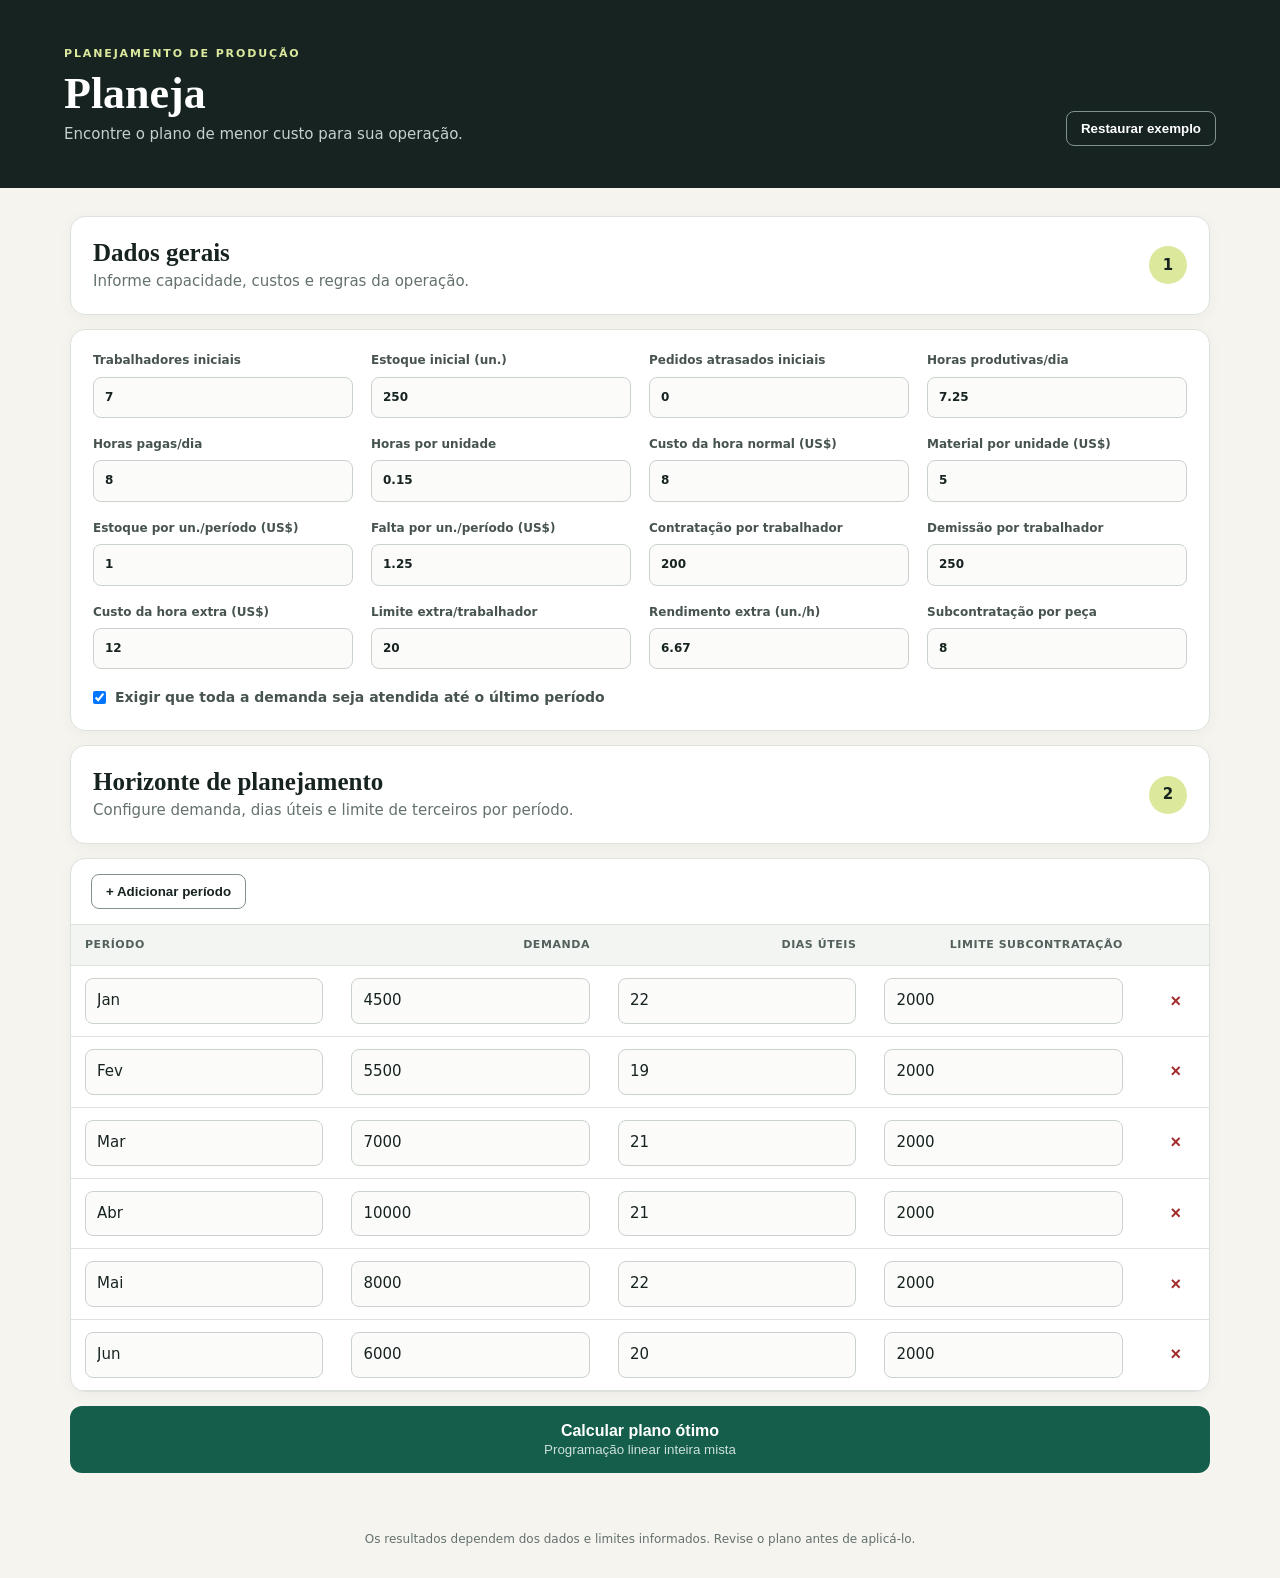
==== static/index.html @ d8e8b689 "Create aggregate planning optimizer" ====
<!doctype html>
<html lang="pt-BR">
<head>
  <meta charset="utf-8">
  <meta name="viewport" content="width=device-width,initial-scale=1">
  <title>Planeja — Planejamento agregado</title>
  <link rel="stylesheet" href="style.css">
</head>
<body>
  <header><div><span class="eyebrow">PLANEJAMENTO DE PRODUÇÃO</span><h1>Planeja</h1><p>Encontre o plano de menor custo para sua operação.</p></div><button id="example" class="ghost">Restaurar exemplo</button></header>
  <main>
    <section class="card intro"><div><h2>Dados gerais</h2><p>Informe capacidade, custos e regras da operação.</p></div><span class="step">1</span></section>
    <form id="planner">
      <section class="card grid fields">
        <label>Trabalhadores iniciais<input name="initial_workers" type="number" min="0" step="1"></label>
        <label>Estoque inicial (un.)<input name="initial_inventory" type="number" min="0" step="any"></label>
        <label>Pedidos atrasados iniciais<input name="initial_backlog" type="number" min="0" step="any"></label>
        <label>Horas produtivas/dia<input name="productive_hours_day" type="number" min="0" step="any"></label>
        <label>Horas pagas/dia<input name="paid_hours_day" type="number" min="0" step="any"></label>
        <label>Horas por unidade<input name="hours_per_unit" type="number" min="0" step="any"></label>
        <label>Custo da hora normal (US$)<input name="regular_hour_cost" type="number" min="0" step="any"></label>
        <label>Material por unidade (US$)<input name="material_unit_cost" type="number" min="0" step="any"></label>
        <label>Estoque por un./período (US$)<input name="holding_unit_cost" type="number" min="0" step="any"></label>
        <label>Falta por un./período (US$)<input name="backlog_unit_cost" type="number" min="0" step="any"></label>
        <label>Contratação por trabalhador<input name="hire_cost" type="number" min="0" step="any"></label>
        <label>Demissão por trabalhador<input name="fire_cost" type="number" min="0" step="any"></label>
        <label>Custo da hora extra (US$)<input name="overtime_hour_cost" type="number" min="0" step="any"></label>
        <label>Limite extra/trabalhador<input name="overtime_limit_worker" type="number" min="0" step="any"></label>
        <label>Rendimento extra (un./h)<input name="overtime_units_hour" type="number" min="0" step="any"></label>
        <label>Subcontratação por peça<input name="subcontract_unit_cost" type="number" min="0" step="any"></label>
        <label class="check"><input name="require_final_service" type="checkbox"> Exigir que toda a demanda seja atendida até o último período</label>
      </section>

      <section class="card intro"><div><h2>Horizonte de planejamento</h2><p>Configure demanda, dias úteis e limite de terceiros por período.</p></div><span class="step">2</span></section>
      <section class="card table-card"><div class="table-actions"><button type="button" id="add" class="ghost">+ Adicionar período</button></div><div class="scroll"><table><thead><tr><th>Período</th><th>Demanda</th><th>Dias úteis</th><th>Limite subcontratação</th><th></th></tr></thead><tbody id="months"></tbody></table></div></section>
      <button class="primary" type="submit"><span>Calcular plano ótimo</span><small>Programação linear inteira mista</small></button>
    </form>

    <section id="results" hidden>
      <section class="card intro"><div><h2>Plano otimizado</h2><p id="result-message"></p></div><span class="step ok">✓</span></section>
      <div id="summary" class="summary"></div>
      <section class="card table-card"><div class="scroll"><table><thead><tr><th>Período</th><th>Equipe</th><th>Contr.</th><th>Dem.</th><th>Produção normal</th><th>Horas extras</th><th>Prod. extra</th><th>Terceiros</th><th>Estoque</th><th>Falta</th><th>Custo</th></tr></thead><tbody id="plan"></tbody></table></div></section>
      <section class="card"><h2>Composição dos custos</h2><div id="costs" class="costs"></div></section>
    </section>
    <div id="error" class="error" hidden></div>
  </main>
  <footer>Os resultados dependem dos dados e limites informados. Revise o plano antes de aplicá-lo.</footer>
  <script src="app.js"></script>
</body>
</html>
---- static/style.css ----
:root{--ink:#172321;--muted:#64716e;--paper:#f5f4ef;--card:#fff;--green:#155e4b;--lime:#dce99d;--line:#dde2dd;--red:#a42b2b}*{box-sizing:border-box}body{margin:0;background:var(--paper);color:var(--ink);font:15px/1.45 system-ui,-apple-system,Segoe UI,sans-serif}header{background:var(--ink);color:#fff;padding:42px max(5vw,24px);display:flex;align-items:end;justify-content:space-between}header h1{font:700 44px/1 Georgia,serif;margin:8px 0}header p{margin:0;color:#c5d0cd}.eyebrow{color:var(--lime);font-size:11px;letter-spacing:.17em;font-weight:700}main{max-width:1180px;margin:28px auto;padding:0 20px}.card{background:var(--card);border:1px solid var(--line);border-radius:15px;padding:22px;margin:14px 0;box-shadow:0 3px 15px #25332d0a}.intro{display:flex;justify-content:space-between;align-items:center}.intro h2,.card h2{font:700 25px Georgia,serif;margin:0 0 4px}.intro p{margin:0;color:var(--muted)}.step{background:var(--lime);border-radius:50%;display:grid;place-items:center;width:38px;height:38px;font-weight:800}.step.ok{background:var(--green);color:#fff}.grid{display:grid;grid-template-columns:repeat(4,1fr);gap:18px}label{font-size:12px;font-weight:700;color:#46534f}input{display:block;width:100%;margin-top:7px;padding:11px;border:1px solid #cad2cd;border-radius:8px;color:var(--ink);background:#fbfcfa;font:inherit}input:focus{outline:2px solid #8aa896;border-color:transparent}.check{grid-column:1/-1;display:flex;align-items:center;font-size:14px}.check input{width:auto;margin:0 9px 0 0}.table-card{padding:0;overflow:hidden}.table-actions{padding:15px 20px;border-bottom:1px solid var(--line)}.scroll{overflow:auto}table{border-collapse:collapse;width:100%;white-space:nowrap}th,td{padding:12px 14px;border-bottom:1px solid var(--line);text-align:right}th:first-child,td:first-child{text-align:left}th{background:#f2f5f1;color:#53605d;font-size:11px;text-transform:uppercase;letter-spacing:.05em}td input{margin:0;min-width:110px}.ghost,.remove{border:1px solid #81918c;background:transparent;color:inherit;border-radius:8px;padding:9px 14px;font-weight:700;cursor:pointer}.remove{color:var(--red);border:0;font-size:18px}.primary{width:100%;border:0;border-radius:12px;background:var(--green);color:white;padding:16px;cursor:pointer;font-weight:800;font-size:16px}.primary small{display:block;font-weight:400;color:#cde0da;margin-top:2px}.primary:disabled{opacity:.6}.summary{display:grid;grid-template-columns:repeat(4,1fr);gap:12px}.metric{background:var(--ink);color:white;padding:18px;border-radius:12px}.metric span{display:block;color:#aebdb9;font-size:12px}.metric strong{display:block;font:700 24px Georgia,serif;margin-top:5px}.costs{display:grid;grid-template-columns:repeat(4,1fr);gap:12px}.cost{padding:12px;background:#f3f5f1;border-radius:9px}.cost span{color:var(--muted);font-size:12px}.cost strong{display:block;margin-top:3px}.error{position:fixed;bottom:20px;left:50%;transform:translateX(-50%);max-width:700px;background:#8d2424;color:white;padding:15px 20px;border-radius:10px;box-shadow:0 5px 25px #0003}footer{text-align:center;padding:30px;color:var(--muted);font-size:12px}@media(max-width:850px){.grid{grid-template-columns:repeat(2,1fr)}.summary,.costs{grid-template-columns:repeat(2,1fr)}}@media(max-width:520px){header{align-items:start;gap:20px;flex-direction:column}.grid{grid-template-columns:1fr}.summary,.costs{grid-template-columns:1fr}}
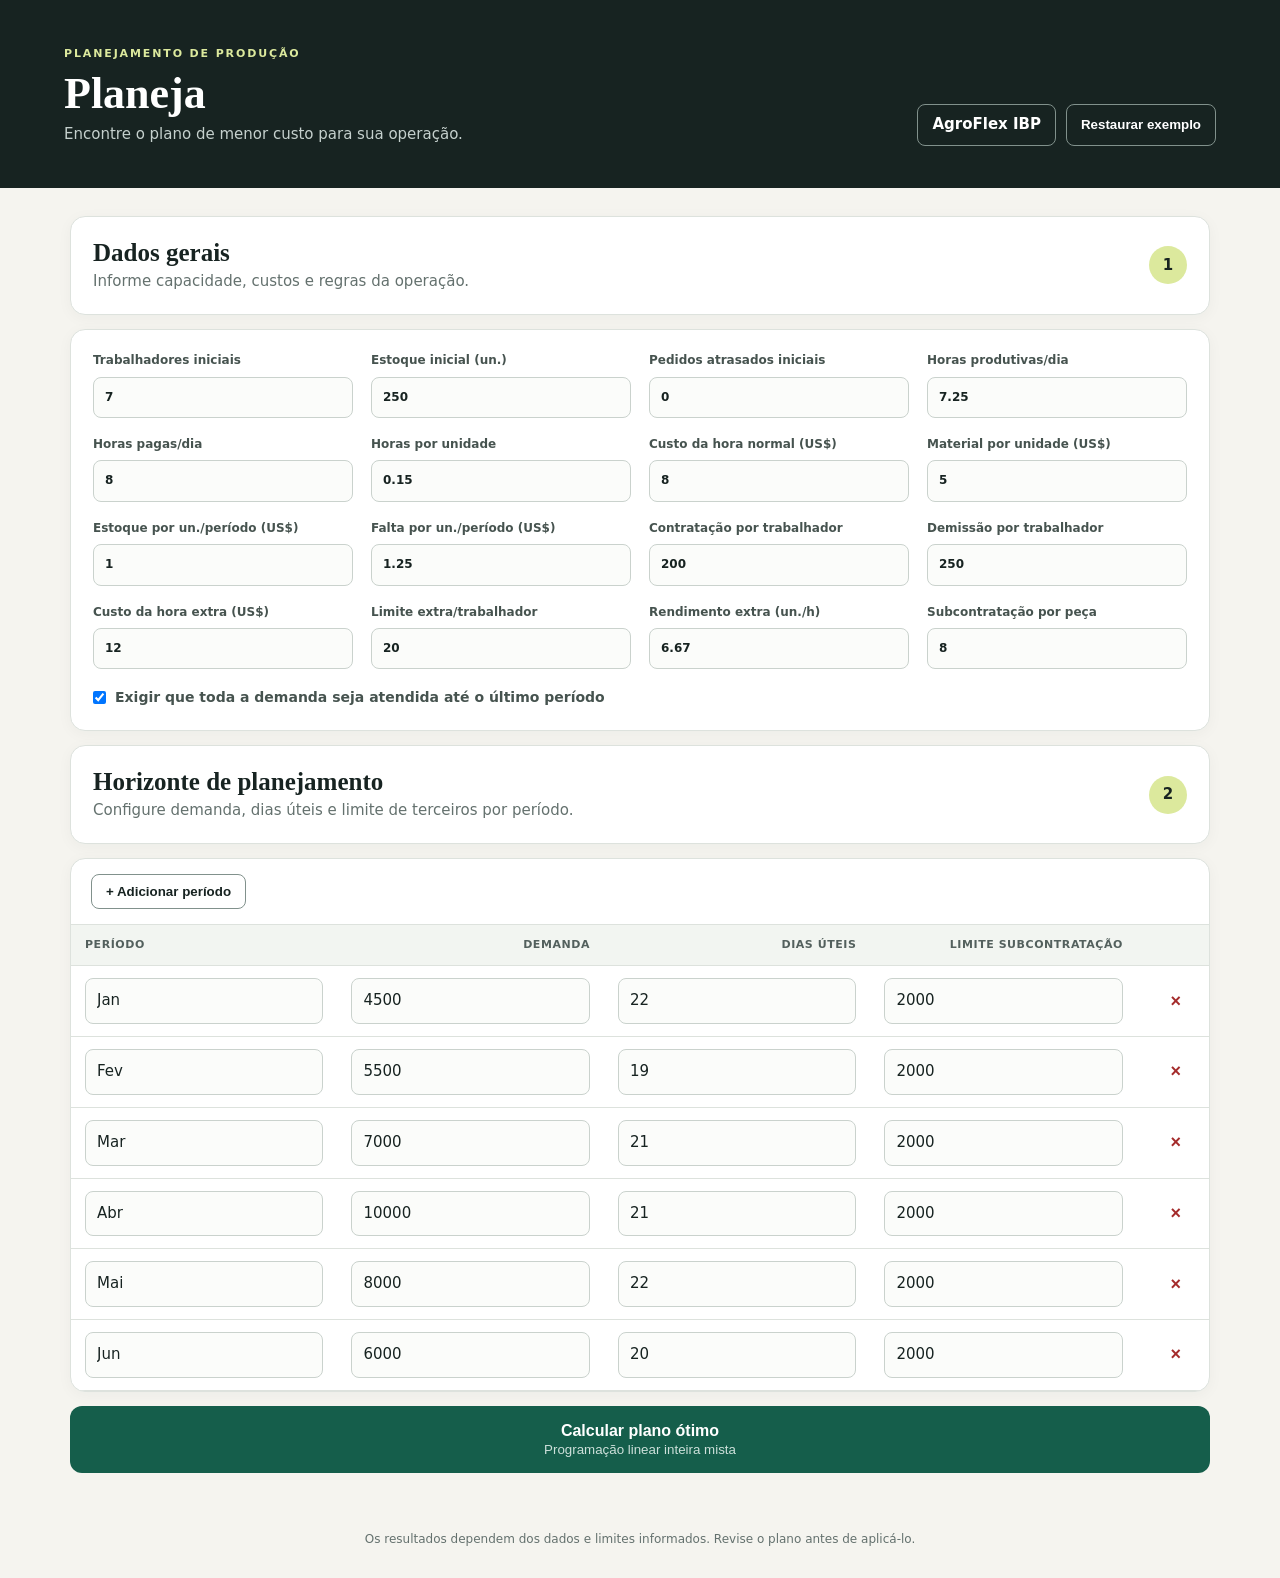
==== commit b189e28b: "Add AgroFlex IBP scenario planner" ====
--- a/static/index.html
+++ b/static/index.html
@@ -4,10 +4,10 @@
   <meta charset="utf-8">
   <meta name="viewport" content="width=device-width,initial-scale=1">
   <title>Planeja — Planejamento agregado</title>
-  <link rel="stylesheet" href="style.css">
+  <link rel="stylesheet" href="style.css?v=3">
 </head>
 <body>
-  <header><div><span class="eyebrow">PLANEJAMENTO DE PRODUÇÃO</span><h1>Planeja</h1><p>Encontre o plano de menor custo para sua operação.</p></div><button id="example" class="ghost">Restaurar exemplo</button></header>
+  <header><div><span class="eyebrow">PLANEJAMENTO DE PRODUÇÃO</span><h1>Planeja</h1><p>Encontre o plano de menor custo para sua operação.</p></div><div class="header-actions"><a class="ghost nav-link" href="ibp.html">AgroFlex IBP</a><button id="example" class="ghost">Restaurar exemplo</button></div></header>
   <main>
     <section class="card intro"><div><h2>Dados gerais</h2><p>Informe capacidade, custos e regras da operação.</p></div><span class="step">1</span></section>
     <form id="planner">
@@ -40,12 +40,16 @@
       <section class="card intro"><div><h2>Plano otimizado</h2><p id="result-message"></p></div><span class="step ok">✓</span></section>
       <div id="summary" class="summary"></div>
       <section class="card table-card"><div class="scroll"><table><thead><tr><th>Período</th><th>Equipe</th><th>Contr.</th><th>Dem.</th><th>Produção normal</th><th>Horas extras</th><th>Prod. extra</th><th>Terceiros</th><th>Estoque</th><th>Falta</th><th>Custo</th></tr></thead><tbody id="plan"></tbody></table></div></section>
+      <div class="charts">
+        <section class="card chart-card"><h2>Custos mensais</h2><p>Custo total de cada período</p><div id="cost-chart" class="chart"></div></section>
+        <section class="card chart-card"><h2>Estoque mês a mês</h2><p>Quantidade disponível ao final de cada período</p><div id="inventory-chart" class="chart"></div></section>
+      </div>
       <section class="card"><h2>Composição dos custos</h2><div id="costs" class="costs"></div></section>
     </section>
     <div id="error" class="error" hidden></div>
   </main>
   <footer>Os resultados dependem dos dados e limites informados. Revise o plano antes de aplicá-lo.</footer>
-  <script src="app.js"></script>
+  <script src="app.js?v=3"></script>
 </body>
 </html>
 
--- a/static/style.css
+++ b/static/style.css
@@ -1,2 +1,4 @@
 :root{--ink:#172321;--muted:#64716e;--paper:#f5f4ef;--card:#fff;--green:#155e4b;--lime:#dce99d;--line:#dde2dd;--red:#a42b2b}*{box-sizing:border-box}body{margin:0;background:var(--paper);color:var(--ink);font:15px/1.45 system-ui,-apple-system,Segoe UI,sans-serif}header{background:var(--ink);color:#fff;padding:42px max(5vw,24px);display:flex;align-items:end;justify-content:space-between}header h1{font:700 44px/1 Georgia,serif;margin:8px 0}header p{margin:0;color:#c5d0cd}.eyebrow{color:var(--lime);font-size:11px;letter-spacing:.17em;font-weight:700}main{max-width:1180px;margin:28px auto;padding:0 20px}.card{background:var(--card);border:1px solid var(--line);border-radius:15px;padding:22px;margin:14px 0;box-shadow:0 3px 15px #25332d0a}.intro{display:flex;justify-content:space-between;align-items:center}.intro h2,.card h2{font:700 25px Georgia,serif;margin:0 0 4px}.intro p{margin:0;color:var(--muted)}.step{background:var(--lime);border-radius:50%;display:grid;place-items:center;width:38px;height:38px;font-weight:800}.step.ok{background:var(--green);color:#fff}.grid{display:grid;grid-template-columns:repeat(4,1fr);gap:18px}label{font-size:12px;font-weight:700;color:#46534f}input{display:block;width:100%;margin-top:7px;padding:11px;border:1px solid #cad2cd;border-radius:8px;color:var(--ink);background:#fbfcfa;font:inherit}input:focus{outline:2px solid #8aa896;border-color:transparent}.check{grid-column:1/-1;display:flex;align-items:center;font-size:14px}.check input{width:auto;margin:0 9px 0 0}.table-card{padding:0;overflow:hidden}.table-actions{padding:15px 20px;border-bottom:1px solid var(--line)}.scroll{overflow:auto}table{border-collapse:collapse;width:100%;white-space:nowrap}th,td{padding:12px 14px;border-bottom:1px solid var(--line);text-align:right}th:first-child,td:first-child{text-align:left}th{background:#f2f5f1;color:#53605d;font-size:11px;text-transform:uppercase;letter-spacing:.05em}td input{margin:0;min-width:110px}.ghost,.remove{border:1px solid #81918c;background:transparent;color:inherit;border-radius:8px;padding:9px 14px;font-weight:700;cursor:pointer}.remove{color:var(--red);border:0;font-size:18px}.primary{width:100%;border:0;border-radius:12px;background:var(--green);color:white;padding:16px;cursor:pointer;font-weight:800;font-size:16px}.primary small{display:block;font-weight:400;color:#cde0da;margin-top:2px}.primary:disabled{opacity:.6}.summary{display:grid;grid-template-columns:repeat(4,1fr);gap:12px}.metric{background:var(--ink);color:white;padding:18px;border-radius:12px}.metric span{display:block;color:#aebdb9;font-size:12px}.metric strong{display:block;font:700 24px Georgia,serif;margin-top:5px}.costs{display:grid;grid-template-columns:repeat(4,1fr);gap:12px}.cost{padding:12px;background:#f3f5f1;border-radius:9px}.cost span{color:var(--muted);font-size:12px}.cost strong{display:block;margin-top:3px}.error{position:fixed;bottom:20px;left:50%;transform:translateX(-50%);max-width:700px;background:#8d2424;color:white;padding:15px 20px;border-radius:10px;box-shadow:0 5px 25px #0003}footer{text-align:center;padding:30px;color:var(--muted);font-size:12px}@media(max-width:850px){.grid{grid-template-columns:repeat(2,1fr)}.summary,.costs{grid-template-columns:repeat(2,1fr)}}@media(max-width:520px){header{align-items:start;gap:20px;flex-direction:column}.grid{grid-template-columns:1fr}.summary,.costs{grid-template-columns:1fr}}
+.charts{display:grid;grid-template-columns:1fr 1fr;gap:14px}.chart-card{min-width:0}.chart-card h2{margin-bottom:2px}.chart-card>p{margin:0 0 18px;color:var(--muted);font-size:12px}.chart{min-height:260px;width:100%;overflow:hidden}.chart svg{display:block;width:100%;height:auto}.chart .gridline{stroke:#e3e7e3;stroke-width:1}.chart .axis-label{fill:#66726f;font-size:11px}.chart .value-label{fill:#24312e;font-size:10px;font-weight:700}.chart .bar{fill:var(--green)}.chart .bar:hover{fill:#238068}.chart .area{fill:#dce99d99}.chart .line{fill:none;stroke:var(--green);stroke-width:3;stroke-linejoin:round;stroke-linecap:round}.chart .dot{fill:#fff;stroke:var(--green);stroke-width:3}@media(max-width:850px){.charts{grid-template-columns:1fr}}@media(max-width:520px){.chart .value-label{display:none}}
+.header-actions{display:flex;gap:10px}.nav-link{text-decoration:none;display:inline-block}.scenario-cards{display:grid;grid-template-columns:repeat(4,1fr);gap:12px}.scenario{background:#fff;border:1px solid var(--line);border-radius:12px;padding:18px}.scenario span,.scenario small{display:block;color:var(--muted)}.scenario strong{display:block;font:700 21px Georgia,serif;margin:8px 0}.scenario.recommended{background:var(--ink);color:#fff;border-color:var(--ink)}.scenario.recommended span,.scenario.recommended small{color:#bdd0ca}.scenario-head{display:flex;align-items:center;justify-content:space-between;margin-bottom:16px}.scenario-head p{margin:0;color:var(--muted)}select{padding:10px 35px 10px 12px;border:1px solid var(--line);border-radius:8px;background:#fff;font:inherit}@media(max-width:850px){.scenario-cards{grid-template-columns:repeat(2,1fr)}}@media(max-width:520px){.scenario-cards{grid-template-columns:1fr}.header-actions{flex-direction:column}.scenario-head{align-items:start;gap:12px;flex-direction:column}}
 
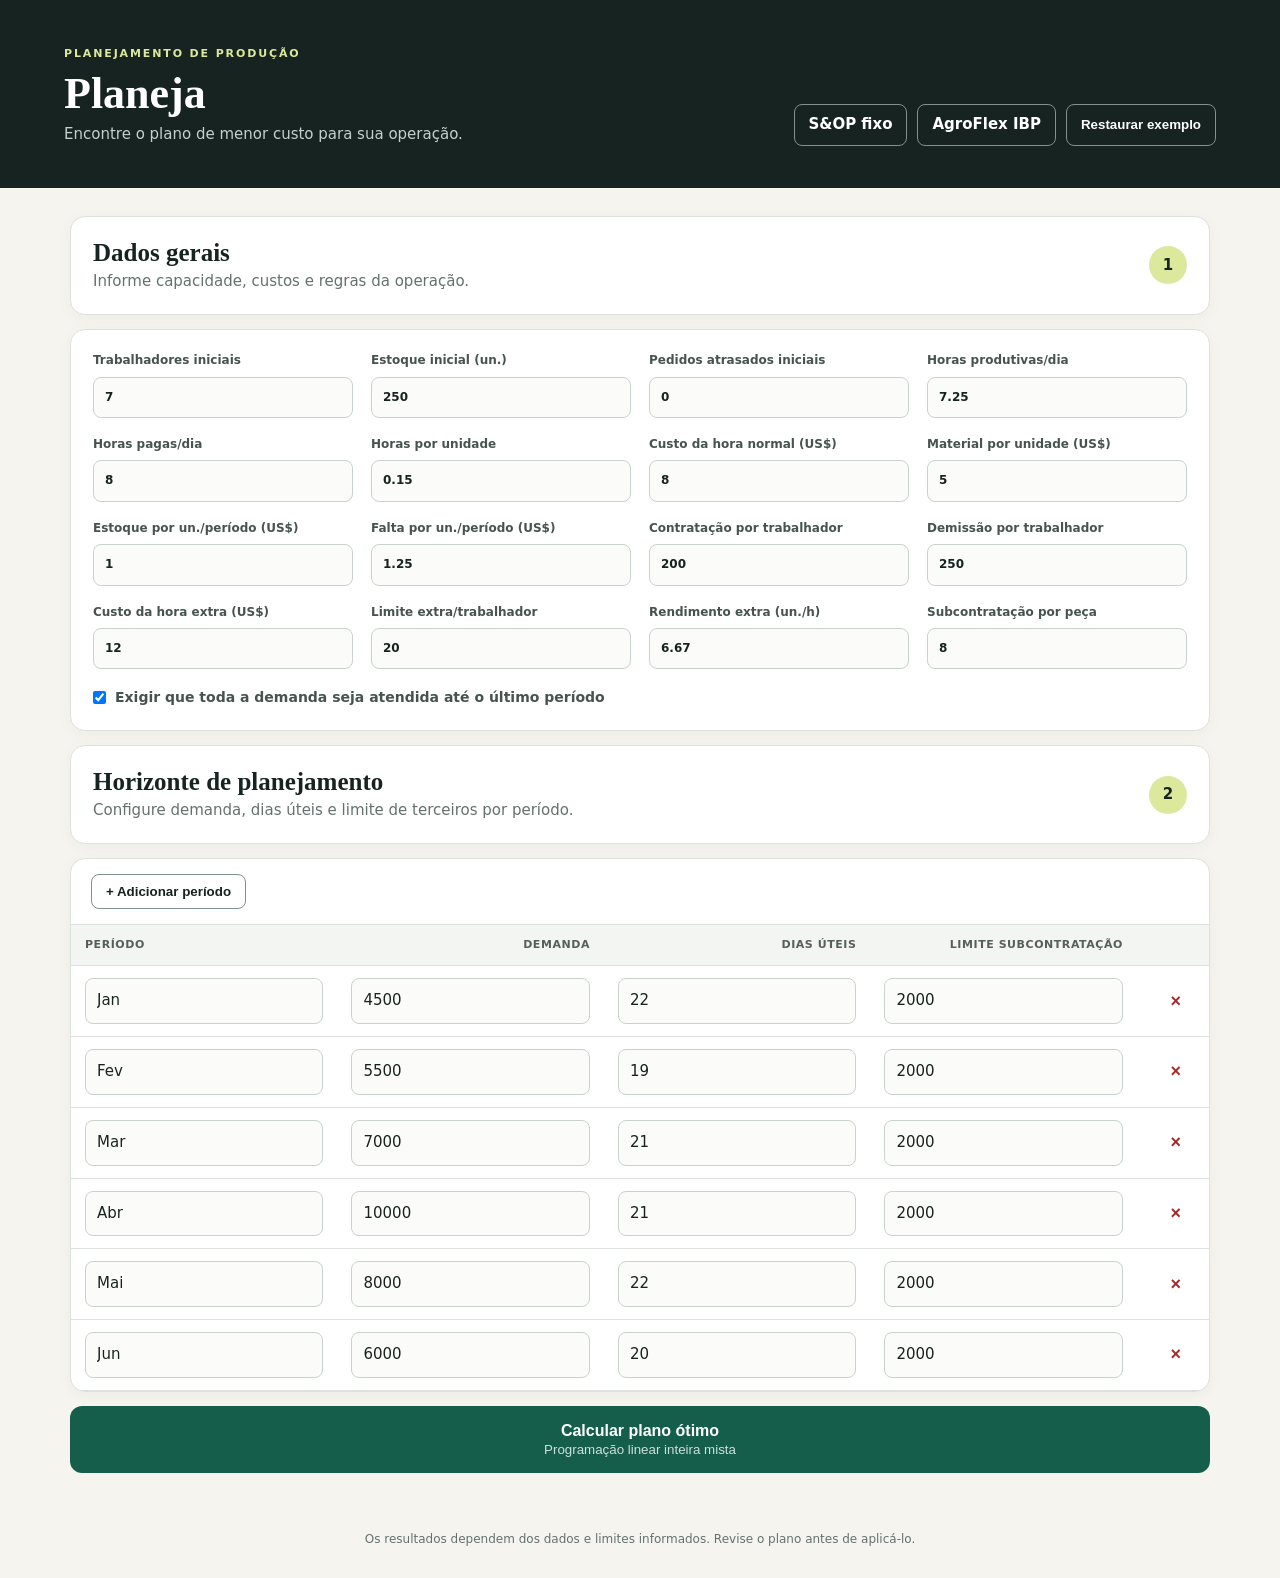
==== commit 5de9f74a: "Add fixed-capacity S&OP and IBP planner" ====
--- a/static/index.html
+++ b/static/index.html
@@ -7,7 +7,7 @@
   <link rel="stylesheet" href="style.css?v=3">
 </head>
 <body>
-  <header><div><span class="eyebrow">PLANEJAMENTO DE PRODUÇÃO</span><h1>Planeja</h1><p>Encontre o plano de menor custo para sua operação.</p></div><div class="header-actions"><a class="ghost nav-link" href="ibp.html">AgroFlex IBP</a><button id="example" class="ghost">Restaurar exemplo</button></div></header>
+  <header><div><span class="eyebrow">PLANEJAMENTO DE PRODUÇÃO</span><h1>Planeja</h1><p>Encontre o plano de menor custo para sua operação.</p></div><div class="header-actions"><a class="ghost nav-link" href="sop.html">S&OP fixo</a><a class="ghost nav-link" href="ibp.html">AgroFlex IBP</a><button id="example" class="ghost">Restaurar exemplo</button></div></header>
   <main>
     <section class="card intro"><div><h2>Dados gerais</h2><p>Informe capacidade, custos e regras da operação.</p></div><span class="step">1</span></section>
     <form id="planner">
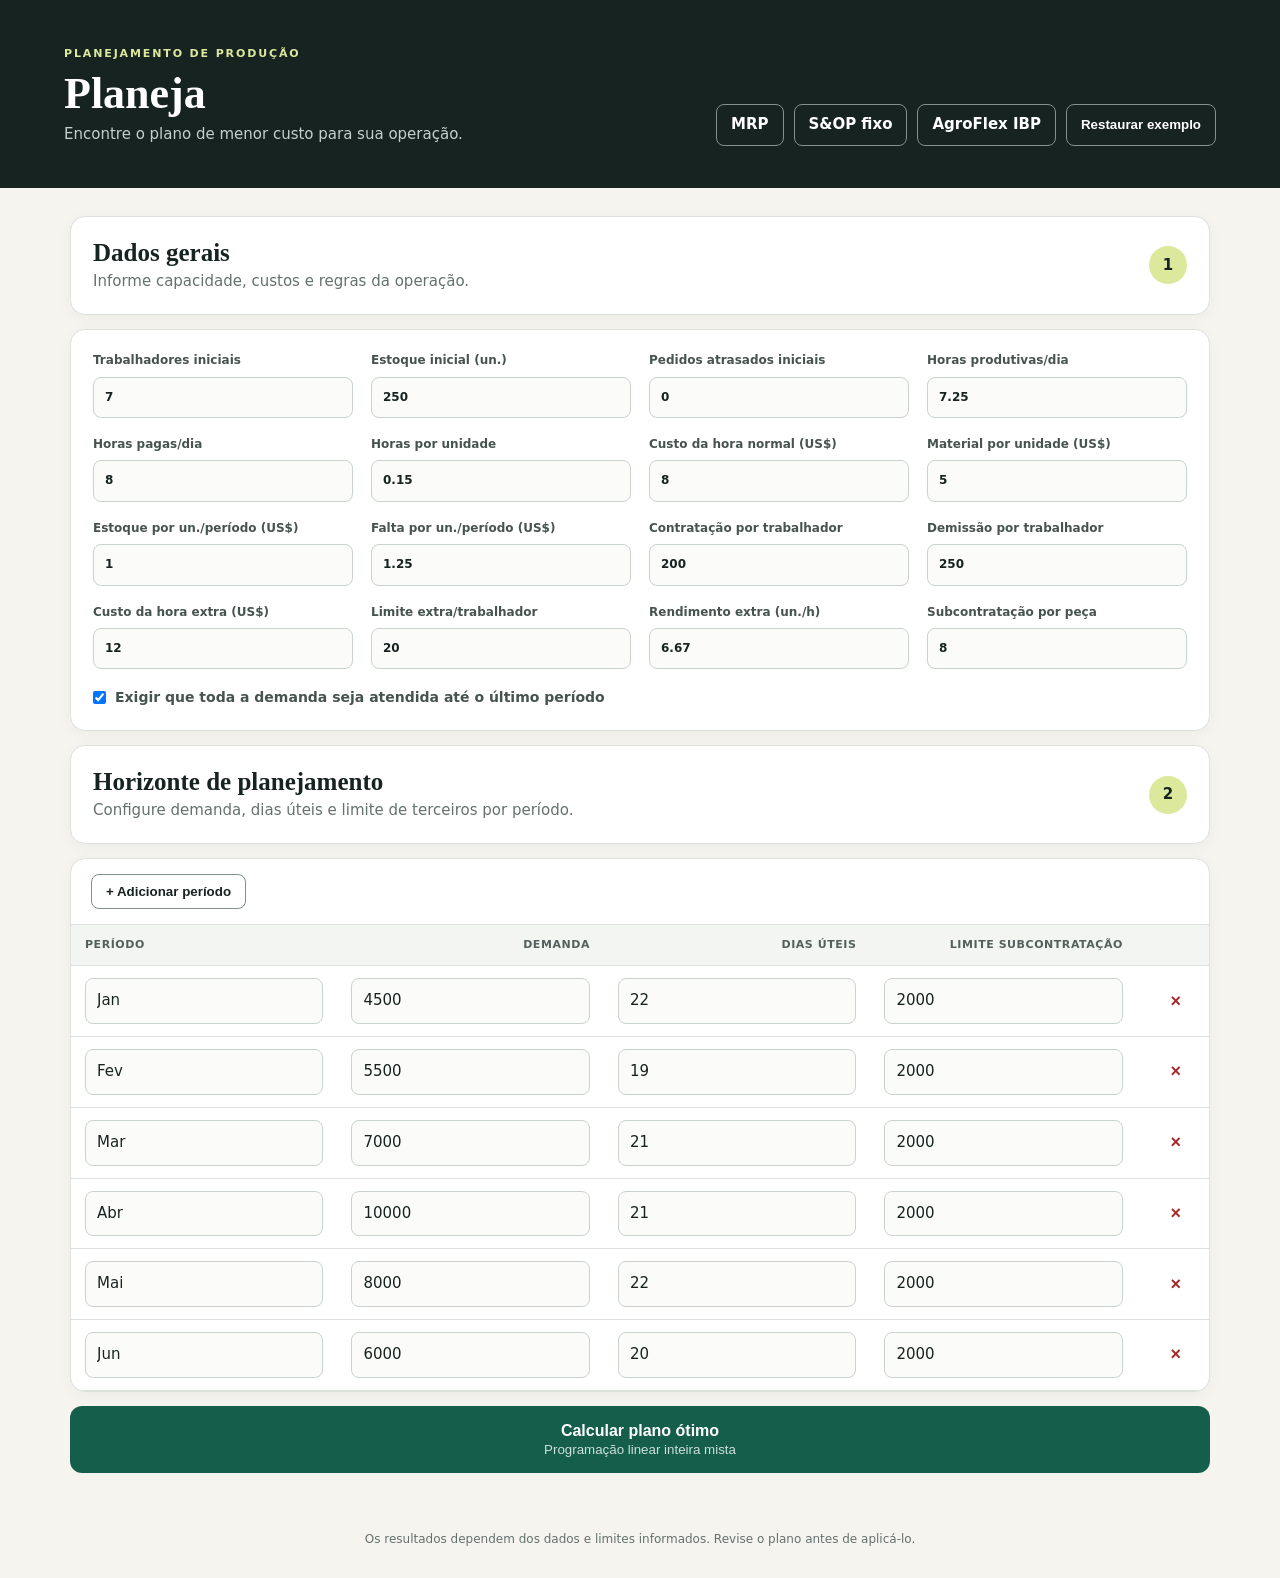
==== commit b48059cd: "Add editable multi-level MRP planner" ====
--- a/static/index.html
+++ b/static/index.html
@@ -7,7 +7,7 @@
   <link rel="stylesheet" href="style.css?v=3">
 </head>
 <body>
-  <header><div><span class="eyebrow">PLANEJAMENTO DE PRODUÇÃO</span><h1>Planeja</h1><p>Encontre o plano de menor custo para sua operação.</p></div><div class="header-actions"><a class="ghost nav-link" href="sop.html">S&OP fixo</a><a class="ghost nav-link" href="ibp.html">AgroFlex IBP</a><button id="example" class="ghost">Restaurar exemplo</button></div></header>
+  <header><div><span class="eyebrow">PLANEJAMENTO DE PRODUÇÃO</span><h1>Planeja</h1><p>Encontre o plano de menor custo para sua operação.</p></div><div class="header-actions"><a class="ghost nav-link" href="mrp.html">MRP</a><a class="ghost nav-link" href="sop.html">S&OP fixo</a><a class="ghost nav-link" href="ibp.html">AgroFlex IBP</a><button id="example" class="ghost">Restaurar exemplo</button></div></header>
   <main>
     <section class="card intro"><div><h2>Dados gerais</h2><p>Informe capacidade, custos e regras da operação.</p></div><span class="step">1</span></section>
     <form id="planner">
--- a/static/style.css
+++ b/static/style.css
@@ -1,4 +1,5 @@
 :root{--ink:#172321;--muted:#64716e;--paper:#f5f4ef;--card:#fff;--green:#155e4b;--lime:#dce99d;--line:#dde2dd;--red:#a42b2b}*{box-sizing:border-box}body{margin:0;background:var(--paper);color:var(--ink);font:15px/1.45 system-ui,-apple-system,Segoe UI,sans-serif}header{background:var(--ink);color:#fff;padding:42px max(5vw,24px);display:flex;align-items:end;justify-content:space-between}header h1{font:700 44px/1 Georgia,serif;margin:8px 0}header p{margin:0;color:#c5d0cd}.eyebrow{color:var(--lime);font-size:11px;letter-spacing:.17em;font-weight:700}main{max-width:1180px;margin:28px auto;padding:0 20px}.card{background:var(--card);border:1px solid var(--line);border-radius:15px;padding:22px;margin:14px 0;box-shadow:0 3px 15px #25332d0a}.intro{display:flex;justify-content:space-between;align-items:center}.intro h2,.card h2{font:700 25px Georgia,serif;margin:0 0 4px}.intro p{margin:0;color:var(--muted)}.step{background:var(--lime);border-radius:50%;display:grid;place-items:center;width:38px;height:38px;font-weight:800}.step.ok{background:var(--green);color:#fff}.grid{display:grid;grid-template-columns:repeat(4,1fr);gap:18px}label{font-size:12px;font-weight:700;color:#46534f}input{display:block;width:100%;margin-top:7px;padding:11px;border:1px solid #cad2cd;border-radius:8px;color:var(--ink);background:#fbfcfa;font:inherit}input:focus{outline:2px solid #8aa896;border-color:transparent}.check{grid-column:1/-1;display:flex;align-items:center;font-size:14px}.check input{width:auto;margin:0 9px 0 0}.table-card{padding:0;overflow:hidden}.table-actions{padding:15px 20px;border-bottom:1px solid var(--line)}.scroll{overflow:auto}table{border-collapse:collapse;width:100%;white-space:nowrap}th,td{padding:12px 14px;border-bottom:1px solid var(--line);text-align:right}th:first-child,td:first-child{text-align:left}th{background:#f2f5f1;color:#53605d;font-size:11px;text-transform:uppercase;letter-spacing:.05em}td input{margin:0;min-width:110px}.ghost,.remove{border:1px solid #81918c;background:transparent;color:inherit;border-radius:8px;padding:9px 14px;font-weight:700;cursor:pointer}.remove{color:var(--red);border:0;font-size:18px}.primary{width:100%;border:0;border-radius:12px;background:var(--green);color:white;padding:16px;cursor:pointer;font-weight:800;font-size:16px}.primary small{display:block;font-weight:400;color:#cde0da;margin-top:2px}.primary:disabled{opacity:.6}.summary{display:grid;grid-template-columns:repeat(4,1fr);gap:12px}.metric{background:var(--ink);color:white;padding:18px;border-radius:12px}.metric span{display:block;color:#aebdb9;font-size:12px}.metric strong{display:block;font:700 24px Georgia,serif;margin-top:5px}.costs{display:grid;grid-template-columns:repeat(4,1fr);gap:12px}.cost{padding:12px;background:#f3f5f1;border-radius:9px}.cost span{color:var(--muted);font-size:12px}.cost strong{display:block;margin-top:3px}.error{position:fixed;bottom:20px;left:50%;transform:translateX(-50%);max-width:700px;background:#8d2424;color:white;padding:15px 20px;border-radius:10px;box-shadow:0 5px 25px #0003}footer{text-align:center;padding:30px;color:var(--muted);font-size:12px}@media(max-width:850px){.grid{grid-template-columns:repeat(2,1fr)}.summary,.costs{grid-template-columns:repeat(2,1fr)}}@media(max-width:520px){header{align-items:start;gap:20px;flex-direction:column}.grid{grid-template-columns:1fr}.summary,.costs{grid-template-columns:1fr}}
 .charts{display:grid;grid-template-columns:1fr 1fr;gap:14px}.chart-card{min-width:0}.chart-card h2{margin-bottom:2px}.chart-card>p{margin:0 0 18px;color:var(--muted);font-size:12px}.chart{min-height:260px;width:100%;overflow:hidden}.chart svg{display:block;width:100%;height:auto}.chart .gridline{stroke:#e3e7e3;stroke-width:1}.chart .axis-label{fill:#66726f;font-size:11px}.chart .value-label{fill:#24312e;font-size:10px;font-weight:700}.chart .bar{fill:var(--green)}.chart .bar:hover{fill:#238068}.chart .area{fill:#dce99d99}.chart .line{fill:none;stroke:var(--green);stroke-width:3;stroke-linejoin:round;stroke-linecap:round}.chart .dot{fill:#fff;stroke:var(--green);stroke-width:3}@media(max-width:850px){.charts{grid-template-columns:1fr}}@media(max-width:520px){.chart .value-label{display:none}}
 .header-actions{display:flex;gap:10px}.nav-link{text-decoration:none;display:inline-block}.scenario-cards{display:grid;grid-template-columns:repeat(4,1fr);gap:12px}.scenario{background:#fff;border:1px solid var(--line);border-radius:12px;padding:18px}.scenario span,.scenario small{display:block;color:var(--muted)}.scenario strong{display:block;font:700 21px Georgia,serif;margin:8px 0}.scenario.recommended{background:var(--ink);color:#fff;border-color:var(--ink)}.scenario.recommended span,.scenario.recommended small{color:#bdd0ca}.scenario-head{display:flex;align-items:center;justify-content:space-between;margin-bottom:16px}.scenario-head p{margin:0;color:var(--muted)}select{padding:10px 35px 10px 12px;border:1px solid var(--line);border-radius:8px;background:#fff;font:inherit}@media(max-width:850px){.scenario-cards{grid-template-columns:repeat(2,1fr)}}@media(max-width:520px){.scenario-cards{grid-template-columns:1fr}.header-actions{flex-direction:column}.scenario-head{align-items:start;gap:12px;flex-direction:column}}
+.mrp-controls{display:grid;grid-template-columns:2fr repeat(3,1fr);gap:14px;align-items:end}.mrp-controls .primary{height:48px}.mrp-controls label:first-child{grid-column:1/-1}#items input,#items select,#bom input,#bom select{min-width:95px;width:100%;margin:0;padding:8px}#items td,#bom td{padding:7px}#record th:first-child{position:sticky;left:0;background:#f2f5f1;z-index:1}#record td{min-width:90px}@media(max-width:850px){.mrp-controls{grid-template-columns:1fr 1fr}.mrp-controls label:first-child{grid-column:1/-1}}@media(max-width:520px){.mrp-controls{grid-template-columns:1fr}.mrp-controls label:first-child{grid-column:auto}}
 
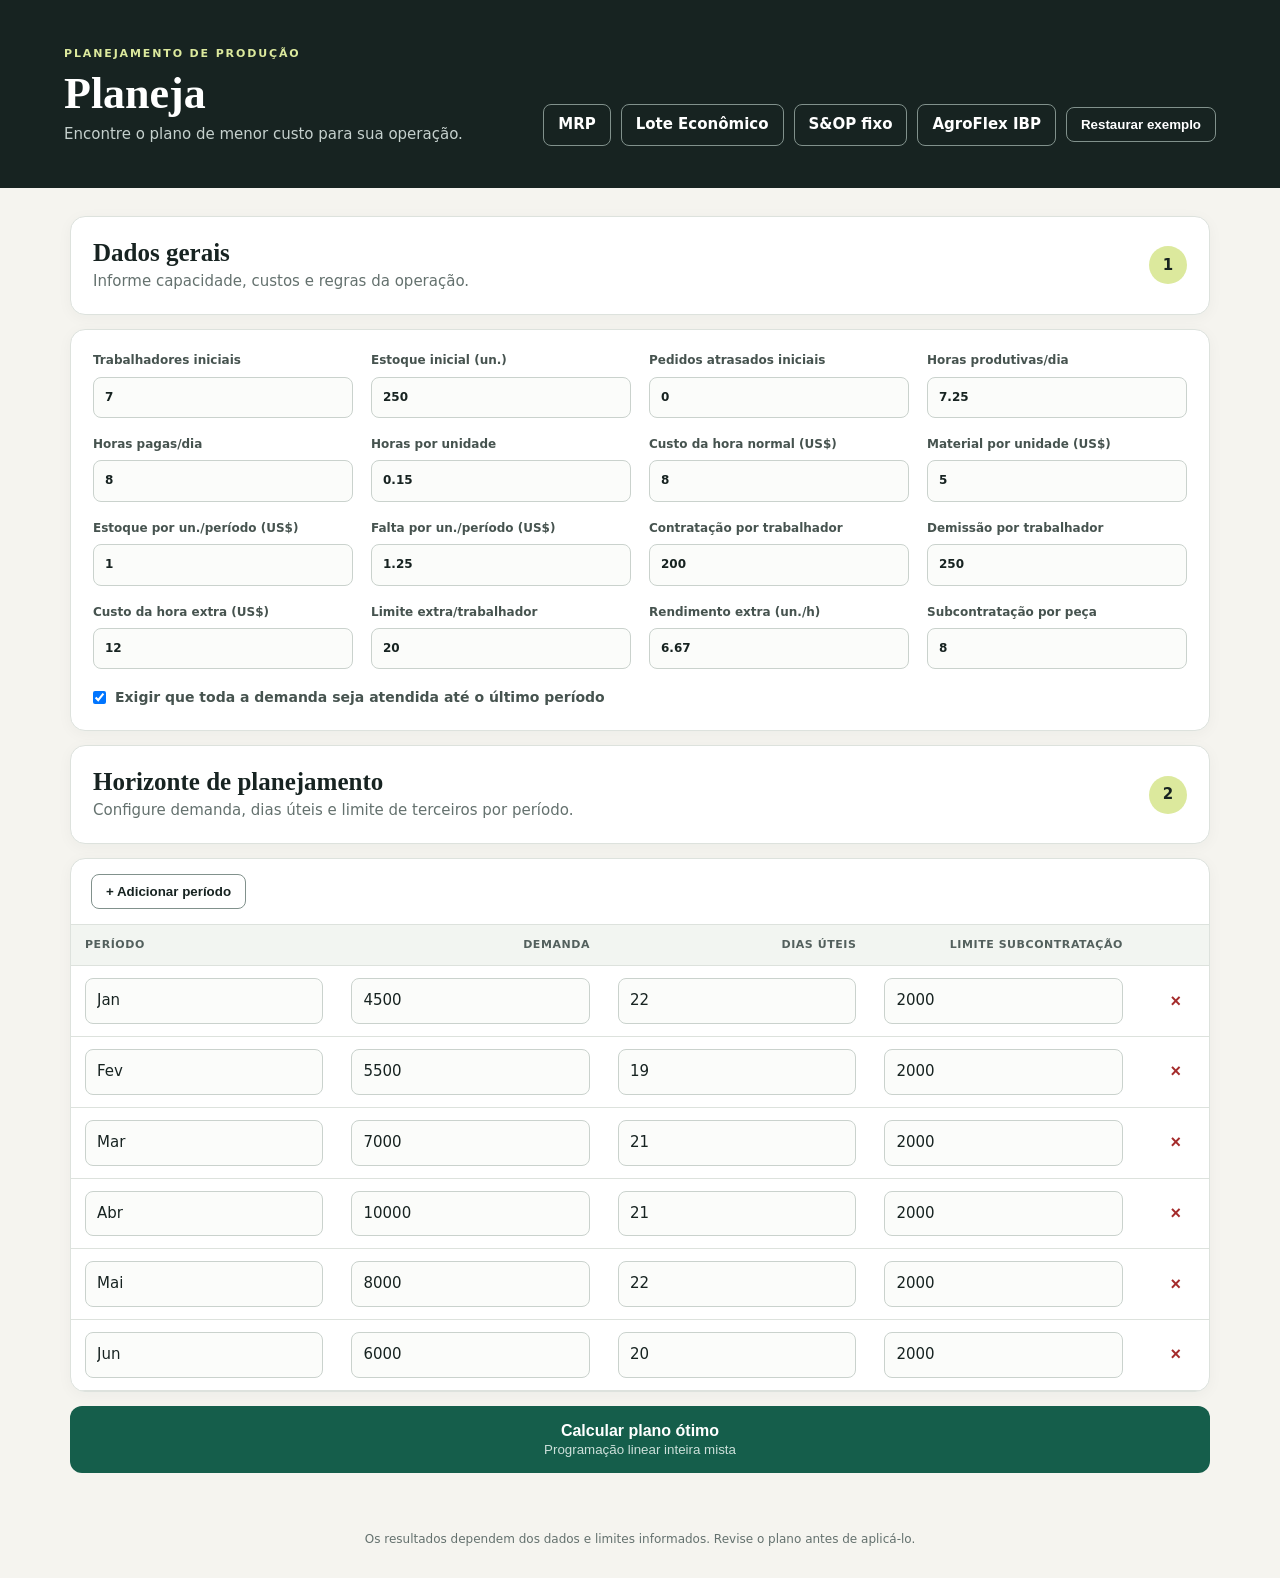
==== commit 6210373d: "Add economic lot and reorder point module" ====
--- a/static/index.html
+++ b/static/index.html
@@ -7,7 +7,7 @@
   <link rel="stylesheet" href="style.css?v=3">
 </head>
 <body>
-  <header><div><span class="eyebrow">PLANEJAMENTO DE PRODUÇÃO</span><h1>Planeja</h1><p>Encontre o plano de menor custo para sua operação.</p></div><div class="header-actions"><a class="ghost nav-link" href="mrp.html">MRP</a><a class="ghost nav-link" href="sop.html">S&OP fixo</a><a class="ghost nav-link" href="ibp.html">AgroFlex IBP</a><button id="example" class="ghost">Restaurar exemplo</button></div></header>
+  <header><div><span class="eyebrow">PLANEJAMENTO DE PRODUÇÃO</span><h1>Planeja</h1><p>Encontre o plano de menor custo para sua operação.</p></div><div class="header-actions"><a class="ghost nav-link" href="mrp.html">MRP</a><a class="ghost nav-link" href="eoq.html">Lote Econômico</a><a class="ghost nav-link" href="sop.html">S&OP fixo</a><a class="ghost nav-link" href="ibp.html">AgroFlex IBP</a><button id="example" class="ghost">Restaurar exemplo</button></div></header>
   <main>
     <section class="card intro"><div><h2>Dados gerais</h2><p>Informe capacidade, custos e regras da operação.</p></div><span class="step">1</span></section>
     <form id="planner">
--- a/static/style.css
+++ b/static/style.css
@@ -2,4 +2,9 @@
 .charts{display:grid;grid-template-columns:1fr 1fr;gap:14px}.chart-card{min-width:0}.chart-card h2{margin-bottom:2px}.chart-card>p{margin:0 0 18px;color:var(--muted);font-size:12px}.chart{min-height:260px;width:100%;overflow:hidden}.chart svg{display:block;width:100%;height:auto}.chart .gridline{stroke:#e3e7e3;stroke-width:1}.chart .axis-label{fill:#66726f;font-size:11px}.chart .value-label{fill:#24312e;font-size:10px;font-weight:700}.chart .bar{fill:var(--green)}.chart .bar:hover{fill:#238068}.chart .area{fill:#dce99d99}.chart .line{fill:none;stroke:var(--green);stroke-width:3;stroke-linejoin:round;stroke-linecap:round}.chart .dot{fill:#fff;stroke:var(--green);stroke-width:3}@media(max-width:850px){.charts{grid-template-columns:1fr}}@media(max-width:520px){.chart .value-label{display:none}}
 .header-actions{display:flex;gap:10px}.nav-link{text-decoration:none;display:inline-block}.scenario-cards{display:grid;grid-template-columns:repeat(4,1fr);gap:12px}.scenario{background:#fff;border:1px solid var(--line);border-radius:12px;padding:18px}.scenario span,.scenario small{display:block;color:var(--muted)}.scenario strong{display:block;font:700 21px Georgia,serif;margin:8px 0}.scenario.recommended{background:var(--ink);color:#fff;border-color:var(--ink)}.scenario.recommended span,.scenario.recommended small{color:#bdd0ca}.scenario-head{display:flex;align-items:center;justify-content:space-between;margin-bottom:16px}.scenario-head p{margin:0;color:var(--muted)}select{padding:10px 35px 10px 12px;border:1px solid var(--line);border-radius:8px;background:#fff;font:inherit}@media(max-width:850px){.scenario-cards{grid-template-columns:repeat(2,1fr)}}@media(max-width:520px){.scenario-cards{grid-template-columns:1fr}.header-actions{flex-direction:column}.scenario-head{align-items:start;gap:12px;flex-direction:column}}
 .mrp-controls{display:grid;grid-template-columns:2fr repeat(3,1fr);gap:14px;align-items:end}.mrp-controls .primary{height:48px}.mrp-controls label:first-child{grid-column:1/-1}#items input,#items select,#bom input,#bom select{min-width:95px;width:100%;margin:0;padding:8px}#items td,#bom td{padding:7px}#record th:first-child{position:sticky;left:0;background:#f2f5f1;z-index:1}#record td{min-width:90px}@media(max-width:850px){.mrp-controls{grid-template-columns:1fr 1fr}.mrp-controls label:first-child{grid-column:1/-1}}@media(max-width:520px){.mrp-controls{grid-template-columns:1fr}.mrp-controls label:first-child{grid-column:auto}}
+.revenue-chart .bar{fill:#8aa23c}.revenue-chart .bar:hover{fill:#6f872d}
+.chart-wide{grid-column:1/-1}.result-chart .bar{fill:#287d65}.result-chart .bar.negative{fill:#b34b4b}.result-chart .zero-line{stroke:#34433f;stroke-width:1.5}
+.nav-link.active{background:var(--lime);border-color:var(--lime);color:var(--ink)}header .header-actions{align-items:center;justify-content:flex-end;flex-wrap:wrap}
+.inline-actions{display:flex;gap:9px;flex-wrap:wrap}
+.cost-components{display:grid;grid-template-columns:repeat(3,1fr);gap:12px;margin:14px 0}.cost-option{background:#fff;border:1px solid var(--line);border-radius:12px;padding:15px}.cost-option .check{align-items:flex-start}.cost-option .check span{display:block}.cost-option small{display:block;color:var(--muted);font-weight:400;margin-top:2px}.cost-inputs{display:grid;grid-template-columns:1fr 1fr;gap:8px;margin-top:12px}.cost-inputs label{font-size:10px}.cost-inputs input{padding:8px}.note{color:var(--muted);font-size:12px;margin:16px 0 0}@media(max-width:900px){.cost-components{grid-template-columns:repeat(2,1fr)}}@media(max-width:560px){.cost-components{grid-template-columns:1fr}.cost-inputs{grid-template-columns:1fr}}
 
